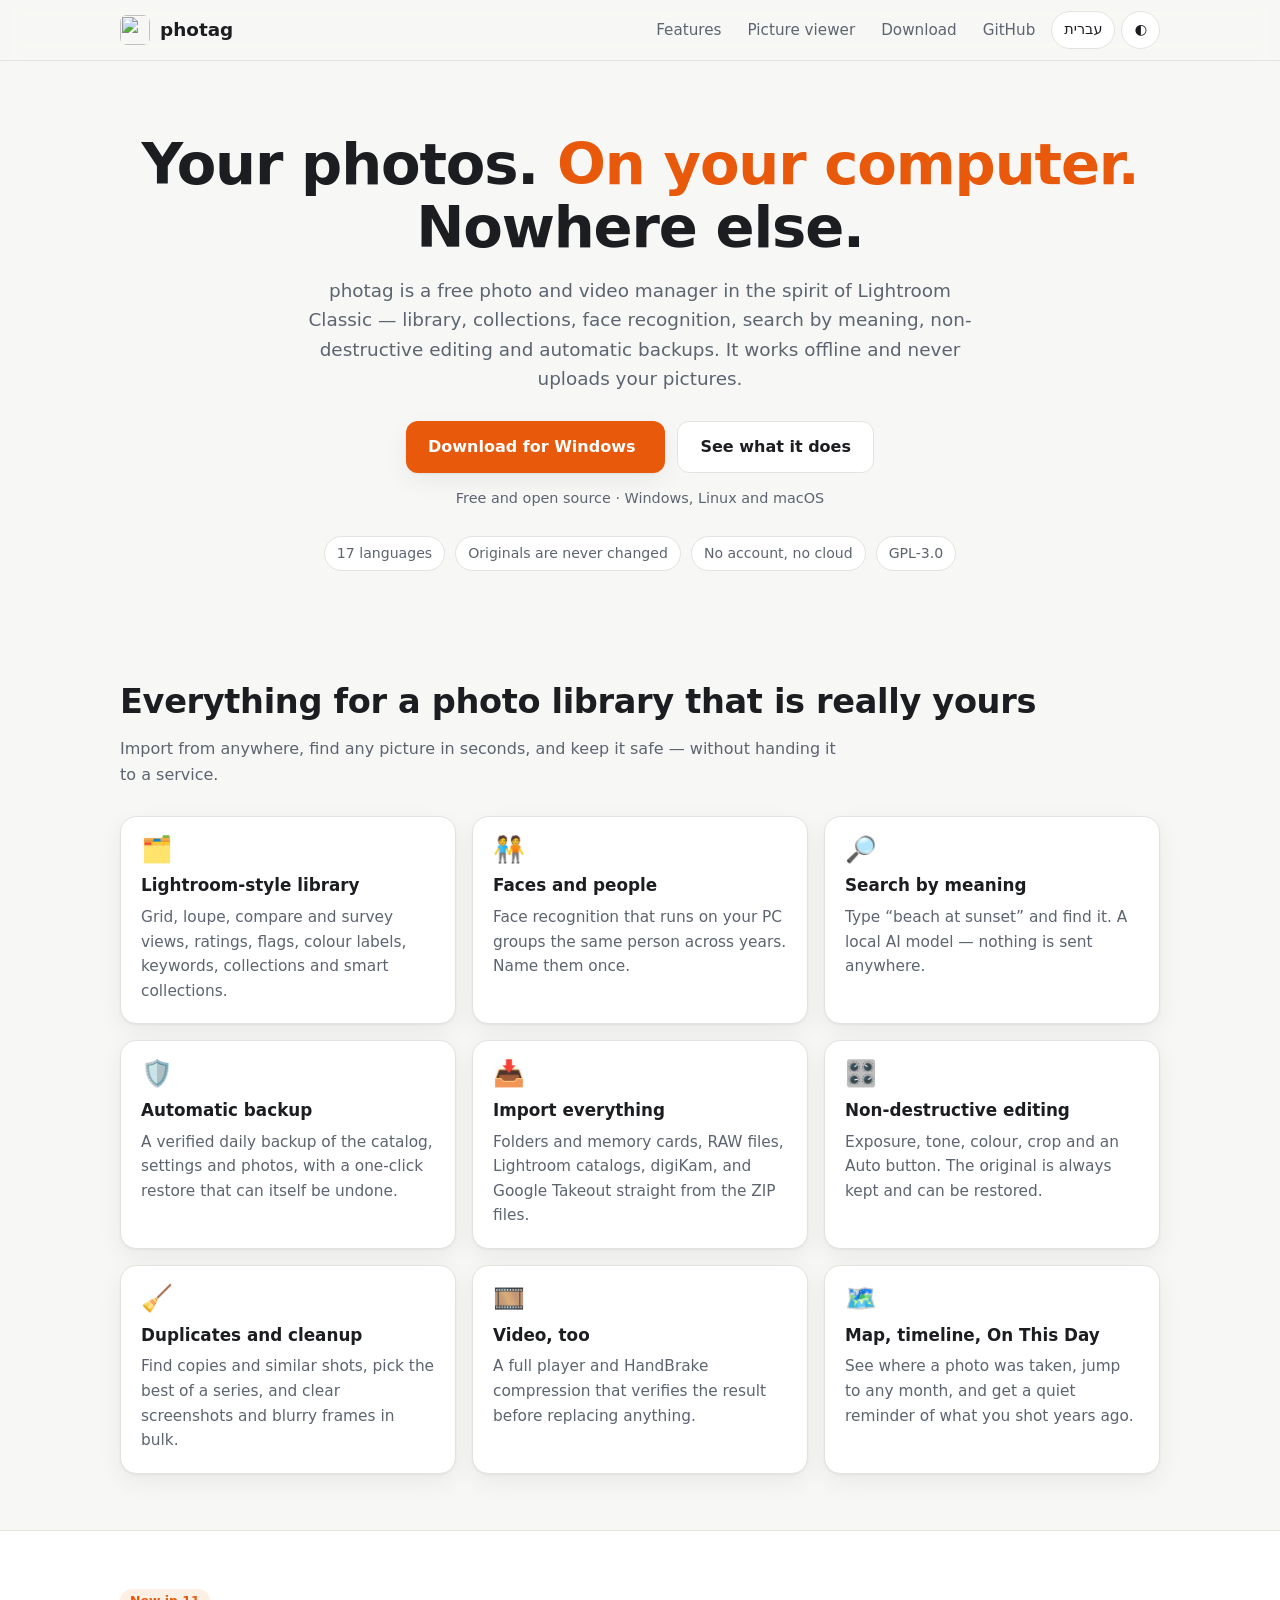
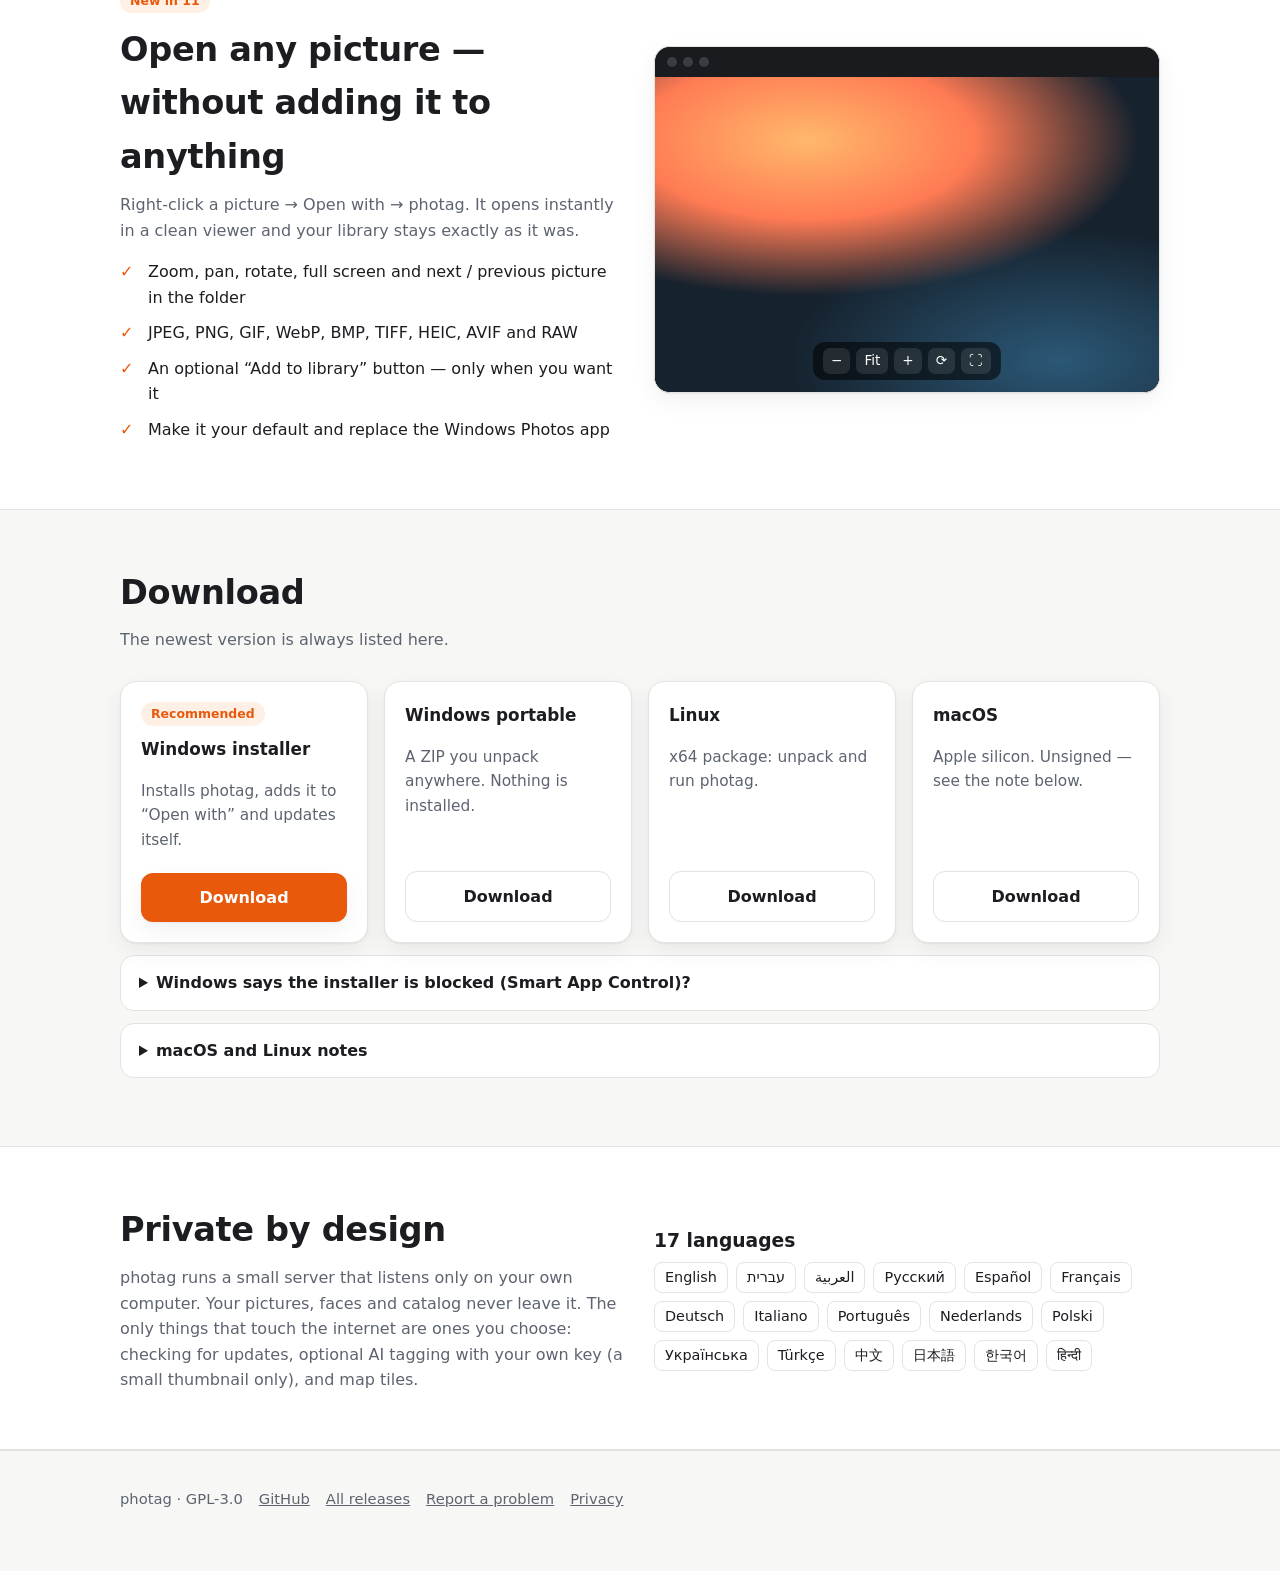
==== docs/index.html @ b2cb572b "GitHub Pages: landing page served from main /docs Co-Authored-By: Claude Sonnet 5.5 <noreply@anthrop" ====
<!doctype html>
<html lang="en" dir="ltr">
<head>
<meta charset="utf-8">
<meta name="viewport" content="width=device-width, initial-scale=1">
<title>photag — a private photo manager that lives on your computer</title>
<meta name="description" content="photag is a free photo and video manager in the spirit of Lightroom Classic: catalog, face recognition, search by meaning, non-destructive editing, automatic backup. Everything stays on your computer.">
<meta property="og:title" content="photag — your photos, on your computer">
<meta property="og:description" content="Free, open source photo manager: Lightroom-style library, faces, search by meaning, backups, and a fast picture viewer that replaces Windows Photos.">
<meta property="og:type" content="website">
<meta property="og:image" content="https://raw.githubusercontent.com/giamat13/photag/main/app/ui/icon.png">
<link rel="icon" href="https://raw.githubusercontent.com/giamat13/photag/main/app/ui/icon.png">
<style>
:root{
  --bg:#f7f7f5; --panel:#ffffff; --ink:#1b1d21; --muted:#5d6470; --line:#e3e4e0;
  --accent:#e8590c; --accent-ink:#ffffff; --accent-soft:#fff0e6; --code:#f0f0ec; --shadow:0 1px 2px rgba(0,0,0,.05),0 8px 24px rgba(0,0,0,.06);
}
@media (prefers-color-scheme:dark){
  :root:not([data-theme="light"]){
    --bg:#121316; --panel:#1b1d22; --ink:#ececee; --muted:#9aa1ad; --line:#2a2d34;
    --accent:#ff8a3d; --accent-ink:#1a1206; --accent-soft:#2b1d12; --code:#23262c; --shadow:0 1px 2px rgba(0,0,0,.4),0 8px 24px rgba(0,0,0,.35);
  }
}
:root[data-theme="dark"]{
  --bg:#121316; --panel:#1b1d22; --ink:#ececee; --muted:#9aa1ad; --line:#2a2d34;
  --accent:#ff8a3d; --accent-ink:#1a1206; --accent-soft:#2b1d12; --code:#23262c; --shadow:0 1px 2px rgba(0,0,0,.4),0 8px 24px rgba(0,0,0,.35);
}
*{box-sizing:border-box}
html{scroll-behavior:smooth}
body{margin:0;background:var(--bg);color:var(--ink);font:16px/1.6 system-ui,-apple-system,"Segoe UI",Roboto,"Noto Sans Hebrew",Arial,sans-serif}
a{color:inherit}
.wrap{max-width:1080px;margin:0 auto;padding:0 20px}
header.top{position:sticky;top:0;z-index:10;background:color-mix(in srgb,var(--bg) 88%,transparent);backdrop-filter:blur(10px);border-bottom:1px solid var(--line)}
header.top .wrap{display:flex;align-items:center;gap:14px;height:60px}
.brand{display:flex;align-items:center;gap:10px;font-weight:700;font-size:1.15rem;text-decoration:none}
.brand img{width:30px;height:30px;border-radius:7px}
nav{margin-inline-start:auto;display:flex;align-items:center;gap:6px;flex-wrap:wrap}
nav a.l{padding:6px 10px;border-radius:8px;text-decoration:none;color:var(--muted);font-size:.95rem}
nav a.l:hover{background:var(--accent-soft);color:var(--ink)}
.pill{border:1px solid var(--line);background:var(--panel);color:var(--ink);padding:6px 12px;border-radius:999px;font:inherit;font-size:.9rem;cursor:pointer}
.pill:hover{border-color:var(--accent)}
.btn{display:inline-flex;align-items:center;gap:8px;background:var(--accent);color:var(--accent-ink);padding:12px 22px;border-radius:12px;font-weight:650;text-decoration:none;border:0;cursor:pointer;font-size:1rem;box-shadow:var(--shadow)}
.btn:hover{filter:brightness(1.06)}
.btn.ghost{background:var(--panel);color:var(--ink);border:1px solid var(--line);box-shadow:none}
.btn.ghost:hover{border-color:var(--accent)}
.hero{padding:72px 0 48px;text-align:center}
.hero h1{font-size:clamp(2rem,5.2vw,3.6rem);line-height:1.1;margin:0 0 16px;letter-spacing:-.02em}
.hero h1 em{font-style:normal;color:var(--accent)}
.hero p.lead{max-width:680px;margin:0 auto 28px;color:var(--muted);font-size:1.15rem}
.cta{display:flex;gap:12px;justify-content:center;flex-wrap:wrap}
.meta{margin-top:14px;color:var(--muted);font-size:.9rem}
.badges{display:flex;gap:10px;justify-content:center;flex-wrap:wrap;margin-top:26px}
.badge{background:var(--panel);border:1px solid var(--line);border-radius:999px;padding:5px 12px;font-size:.88rem;color:var(--muted)}
section{padding:56px 0}
section h2{font-size:clamp(1.5rem,3.2vw,2.1rem);margin:0 0 8px;letter-spacing:-.01em}
section .sub{color:var(--muted);margin:0 0 28px;max-width:720px}
.grid{display:grid;grid-template-columns:repeat(auto-fit,minmax(250px,1fr));gap:16px}
.card{background:var(--panel);border:1px solid var(--line);border-radius:16px;padding:20px;box-shadow:var(--shadow)}
.card .ic{font-size:1.6rem;line-height:1;margin-bottom:10px}
.card h3{margin:0 0 6px;font-size:1.05rem}
.card p{margin:0;color:var(--muted);font-size:.96rem}
.band{background:var(--panel);border-block:1px solid var(--line)}
.split{display:grid;grid-template-columns:1fr 1fr;gap:28px;align-items:center}
@media(max-width:760px){.split{grid-template-columns:1fr}.hero{padding-top:44px}nav a.l{display:none}}
.mock{background:#0f1012;border-radius:16px;border:1px solid var(--line);box-shadow:var(--shadow);overflow:hidden}
.mock .bar{display:flex;gap:6px;padding:10px 12px;background:#1a1b1f}
.mock .bar i{width:10px;height:10px;border-radius:50%;background:#3a3c42;display:block}
.mock .stage{aspect-ratio:16/10;background:
  radial-gradient(120% 90% at 30% 20%,#ffb86b 0,#ff7b54 28%,transparent 55%),
  radial-gradient(90% 70% at 80% 90%,#2b5876 0,#16222e 60%),
  linear-gradient(#1c2a3a,#0f1218);position:relative}
.mock .tools{position:absolute;bottom:12px;left:50%;transform:translateX(-50%);display:flex;gap:6px;background:rgba(0,0,0,.55);padding:6px 10px;border-radius:12px;color:#fff;font-size:.85rem;backdrop-filter:blur(6px)}
.mock .tools span{padding:2px 8px;border-radius:7px;background:rgba(255,255,255,.1)}
ul.tick{list-style:none;padding:0;margin:0}
ul.tick li{padding-inline-start:28px;position:relative;margin:10px 0}
ul.tick li::before{content:"✓";position:absolute;inset-inline-start:0;color:var(--accent);font-weight:800}
.dl{display:grid;grid-template-columns:repeat(auto-fit,minmax(240px,1fr));gap:16px}
.dl .card{display:flex;flex-direction:column;gap:10px}
.dl .card .btn{margin-top:auto;justify-content:center}
.dl .size{color:var(--muted);font-size:.88rem}
.tag{display:inline-block;background:var(--accent-soft);color:var(--accent);border-radius:999px;padding:2px 10px;font-size:.78rem;font-weight:650;width:max-content}
pre,code{background:var(--code);border-radius:8px;font:.88rem ui-monospace,Consolas,monospace}
code{padding:1px 6px}
pre{padding:12px 14px;overflow:auto;white-space:pre-wrap;word-break:break-all;direction:ltr;text-align:left;margin:10px 0 0}
details{background:var(--panel);border:1px solid var(--line);border-radius:14px;padding:14px 18px;margin:12px 0}
summary{cursor:pointer;font-weight:650}
details p,details ol{color:var(--muted);margin:10px 0 0}
footer{padding:36px 0 60px;color:var(--muted);font-size:.92rem;border-top:1px solid var(--line)}
footer .wrap{display:flex;gap:16px;flex-wrap:wrap;align-items:center}
footer a{color:var(--muted)}
[lang-only]{display:none}
html[lang="en"] [lang-only="en"],html[lang="he"] [lang-only="he"]{display:revert}
.langs{display:flex;flex-wrap:wrap;gap:8px;margin-top:6px}
.langs span{background:var(--panel);border:1px solid var(--line);border-radius:8px;padding:3px 10px;font-size:.9rem}
</style>
</head>
<body>

<header class="top">
  <div class="wrap">
    <a class="brand" href="#top"><img src="https://raw.githubusercontent.com/giamat13/photag/main/app/ui/icon.png" alt="" width="30" height="30">photag</a>
    <nav>
      <a class="l" href="#features" data-t="nav_features">Features</a>
      <a class="l" href="#viewer" data-t="nav_viewer">Picture viewer</a>
      <a class="l" href="#download" data-t="nav_download">Download</a>
      <a class="l" href="https://github.com/giamat13/photag" data-t="nav_github">GitHub</a>
      <button class="pill" id="lang" type="button" aria-label="Language">עברית</button>
      <button class="pill" id="theme" type="button" aria-label="Theme">◐</button>
    </nav>
  </div>
</header>

<main id="top">
<div class="wrap">
  <div class="hero">
    <h1 data-t-html="h1">Your photos. <em>On your computer.</em> Nowhere else.</h1>
    <p class="lead" data-t="lead">photag is a free photo and video manager in the spirit of Lightroom Classic — library, collections, face recognition, search by meaning, non-destructive editing and automatic backups. It works offline and never uploads your pictures.</p>
    <div class="cta">
      <a class="btn" id="hero-dl" href="#download"><span data-t="dl_btn">Download for Windows</span> <span id="hero-ver"></span></a>
      <a class="btn ghost" href="#features" data-t="see">See what it does</a>
    </div>
    <div class="meta" id="hero-meta" data-t="hero_meta">Free and open source · Windows, Linux and macOS</div>
    <div class="badges">
      <span class="badge" data-t="b1">17 languages</span>
      <span class="badge" data-t="b2">Originals are never changed</span>
      <span class="badge" data-t="b3">No account, no cloud</span>
      <span class="badge" data-t="b4">GPL-3.0</span>
    </div>
  </div>
</div>

<section id="features">
  <div class="wrap">
    <h2 data-t="f_h">Everything for a photo library that is really yours</h2>
    <p class="sub" data-t="f_sub">Import from anywhere, find any picture in seconds, and keep it safe — without handing it to a service.</p>
    <div class="grid">
      <div class="card"><div class="ic">🗂️</div><h3 data-t="f1h">Lightroom-style library</h3><p data-t="f1p">Grid, loupe, compare and survey views, ratings, flags, colour labels, keywords, collections and smart collections.</p></div>
      <div class="card"><div class="ic">🧑‍🤝‍🧑</div><h3 data-t="f2h">Faces and people</h3><p data-t="f2p">Face recognition that runs on your PC groups the same person across years. Name them once.</p></div>
      <div class="card"><div class="ic">🔎</div><h3 data-t="f3h">Search by meaning</h3><p data-t="f3p">Type “beach at sunset” and find it. A local AI model — nothing is sent anywhere.</p></div>
      <div class="card"><div class="ic">🛡️</div><h3 data-t="f4h">Automatic backup</h3><p data-t="f4p">A verified daily backup of the catalog, settings and photos, with a one-click restore that can itself be undone.</p></div>
      <div class="card"><div class="ic">📥</div><h3 data-t="f5h">Import everything</h3><p data-t="f5p">Folders and memory cards, RAW files, Lightroom catalogs, digiKam, and Google Takeout straight from the ZIP files.</p></div>
      <div class="card"><div class="ic">🎛️</div><h3 data-t="f6h">Non-destructive editing</h3><p data-t="f6p">Exposure, tone, colour, crop and an Auto button. The original is always kept and can be restored.</p></div>
      <div class="card"><div class="ic">🧹</div><h3 data-t="f7h">Duplicates and cleanup</h3><p data-t="f7p">Find copies and similar shots, pick the best of a series, and clear screenshots and blurry frames in bulk.</p></div>
      <div class="card"><div class="ic">🎞️</div><h3 data-t="f8h">Video, too</h3><p data-t="f8p">A full player and HandBrake compression that verifies the result before replacing anything.</p></div>
      <div class="card"><div class="ic">🗺️</div><h3 data-t="f9h">Map, timeline, On This Day</h3><p data-t="f9p">See where a photo was taken, jump to any month, and get a quiet reminder of what you shot years ago.</p></div>
    </div>
  </div>
</section>

<section id="viewer" class="band">
  <div class="wrap split">
    <div>
      <span class="tag" data-t="new">New in 11</span>
      <h2 data-t="v_h" style="margin-top:10px">Open any picture — without adding it to anything</h2>
      <p class="sub" data-t="v_sub" style="margin-bottom:16px">Right-click a picture → Open with → photag. It opens instantly in a clean viewer and your library stays exactly as it was.</p>
      <ul class="tick">
        <li data-t="v1">Zoom, pan, rotate, full screen and next / previous picture in the folder</li>
        <li data-t="v2">JPEG, PNG, GIF, WebP, BMP, TIFF, HEIC, AVIF and RAW</li>
        <li data-t="v3">An optional “Add to library” button — only when you want it</li>
        <li data-t="v4">Make it your default and replace the Windows Photos app</li>
      </ul>
    </div>
    <div class="mock" aria-hidden="true">
      <div class="bar"><i></i><i></i><i></i></div>
      <div class="stage"><div class="tools"><span>−</span><span>Fit</span><span>+</span><span>⟳</span><span>⛶</span></div></div>
    </div>
  </div>
</section>

<section id="download">
  <div class="wrap">
    <h2 data-t="d_h">Download</h2>
    <p class="sub"><span data-t="d_sub">The newest version is always listed here.</span> <strong id="dl-ver"></strong></p>
    <div class="dl" id="dl-grid">
      <div class="card"><span class="tag" data-t="rec">Recommended</span><h3 data-t="d_win">Windows installer</h3><p data-t="d_win_p">Installs photag, adds it to “Open with” and updates itself.</p><span class="size" id="s-setup"></span><a class="btn" id="a-setup" href="https://github.com/giamat13/photag/releases/latest" data-t="get">Download</a></div>
      <div class="card"><h3 data-t="d_port">Windows portable</h3><p data-t="d_port_p">A ZIP you unpack anywhere. Nothing is installed.</p><span class="size" id="s-port"></span><a class="btn ghost" id="a-port" href="https://github.com/giamat13/photag/releases/latest" data-t="get">Download</a></div>
      <div class="card"><h3>Linux</h3><p data-t="d_lin_p">x64 package: unpack and run <code>photag</code>.</p><span class="size" id="s-lin"></span><a class="btn ghost" id="a-lin" href="https://github.com/giamat13/photag/releases/latest" data-t="get">Download</a></div>
      <div class="card"><h3>macOS</h3><p data-t="d_mac_p">Apple silicon. Unsigned — see the note below.</p><span class="size" id="s-mac"></span><a class="btn ghost" id="a-mac" href="https://github.com/giamat13/photag/releases/latest" data-t="get">Download</a></div>
    </div>

    <details>
      <summary data-t="sac_h">Windows says the installer is blocked (Smart App Control)?</summary>
      <p data-t="sac_p">photag is not code-signed yet, and Smart App Control blocks every unsigned program. Use the install script below: Windows asks “Run / Cancel” instead of blocking, and nothing it unpacks is marked as downloaded from the internet. Or turn Smart App Control off in Windows Security.</p>
      <p><a class="btn ghost" href="https://github.com/giamat13/photag/releases/latest/download/photag-install.bat" data-t="sac_bat">Download photag-install.bat</a></p>
      <p data-t="sac_p2">If the .bat is blocked too, paste this into PowerShell:</p>
      <pre>[Net.ServicePointManager]::SecurityProtocol='Tls12'; $w=New-Object Net.WebClient; $w.Encoding=[Text.Encoding]::UTF8; &amp; ([scriptblock]::Create($w.DownloadString('https://github.com/giamat13/photag/releases/latest/download/photag-install.ps1').TrimStart([char]0xFEFF)))</pre>
    </details>
    <details>
      <summary data-t="mac_h">macOS and Linux notes</summary>
      <p data-t="mac_p">The macOS build is not notarized, so the first time use right-click → Open. On Linux you need a desktop with GTK or Qt WebKit; without one photag opens in your browser. Details: <a href="https://github.com/giamat13/photag/blob/main/docs/LINUX_MACOS.md">docs/LINUX_MACOS.md</a>.</p>
    </details>
  </div>
</section>

<section class="band" id="privacy">
  <div class="wrap split">
    <div>
      <h2 data-t="p_h">Private by design</h2>
      <p class="sub" data-t="p_sub" style="margin-bottom:0">photag runs a small server that listens only on your own computer. Your pictures, faces and catalog never leave it. The only things that touch the internet are ones you choose: checking for updates, optional AI tagging with your own key (a small thumbnail only), and map tiles.</p>
    </div>
    <div>
      <h3 style="margin:0 0 6px" data-t="l_h">17 languages</h3>
      <div class="langs"><span>English</span><span>עברית</span><span>العربية</span><span>Русский</span><span>Español</span><span>Français</span><span>Deutsch</span><span>Italiano</span><span>Português</span><span>Nederlands</span><span>Polski</span><span>Українська</span><span>Türkçe</span><span>中文</span><span>日本語</span><span>한국어</span><span>हिन्दी</span></div>
    </div>
  </div>
</section>
</main>

<footer>
  <div class="wrap">
    <span>photag · GPL-3.0</span>
    <a href="https://github.com/giamat13/photag" data-t="nav_github">GitHub</a>
    <a href="https://github.com/giamat13/photag/releases" data-t="f_rel">All releases</a>
    <a href="https://github.com/giamat13/photag/issues" data-t="f_iss">Report a problem</a>
    <a href="https://github.com/giamat13/photag/blob/main/docs/PRIVACY.md" data-t="f_priv">Privacy</a>
  </div>
</footer>

<script>
(function(){
  var T = {
    en:{nav_features:"Features",nav_viewer:"Picture viewer",nav_download:"Download",nav_github:"GitHub",
      h1:"Your photos. <em>On your computer.</em> Nowhere else.",
      lead:"photag is a free photo and video manager in the spirit of Lightroom Classic — library, collections, face recognition, search by meaning, non-destructive editing and automatic backups. It works offline and never uploads your pictures.",
      dl_btn:"Download for Windows",see:"See what it does",hero_meta:"Free and open source · Windows, Linux and macOS",
      b1:"17 languages",b2:"Originals are never changed",b3:"No account, no cloud",b4:"GPL-3.0",
      f_h:"Everything for a photo library that is really yours",f_sub:"Import from anywhere, find any picture in seconds, and keep it safe — without handing it to a service.",
      f1h:"Lightroom-style library",f1p:"Grid, loupe, compare and survey views, ratings, flags, colour labels, keywords, collections and smart collections.",
      f2h:"Faces and people",f2p:"Face recognition that runs on your PC groups the same person across years. Name them once.",
      f3h:"Search by meaning",f3p:"Type “beach at sunset” and find it. A local AI model — nothing is sent anywhere.",
      f4h:"Automatic backup",f4p:"A verified daily backup of the catalog, settings and photos, with a one-click restore that can itself be undone.",
      f5h:"Import everything",f5p:"Folders and memory cards, RAW files, Lightroom catalogs, digiKam, and Google Takeout straight from the ZIP files.",
      f6h:"Non-destructive editing",f6p:"Exposure, tone, colour, crop and an Auto button. The original is always kept and can be restored.",
      f7h:"Duplicates and cleanup",f7p:"Find copies and similar shots, pick the best of a series, and clear screenshots and blurry frames in bulk.",
      f8h:"Video, too",f8p:"A full player and HandBrake compression that verifies the result before replacing anything.",
      f9h:"Map, timeline, On This Day",f9p:"See where a photo was taken, jump to any month, and get a quiet reminder of what you shot years ago.",
      "new":"New in 11",v_h:"Open any picture — without adding it to anything",v_sub:"Right-click a picture → Open with → photag. It opens instantly in a clean viewer and your library stays exactly as it was.",
      v1:"Zoom, pan, rotate, full screen and next / previous picture in the folder",v2:"JPEG, PNG, GIF, WebP, BMP, TIFF, HEIC, AVIF and RAW",v3:"An optional “Add to library” button — only when you want it",v4:"Make it your default and replace the Windows Photos app",
      d_h:"Download",d_sub:"The newest version is always listed here.",rec:"Recommended",d_win:"Windows installer",d_win_p:"Installs photag, adds it to “Open with” and updates itself.",
      d_port:"Windows portable",d_port_p:"A ZIP you unpack anywhere. Nothing is installed.",d_lin_p:"x64 package: unpack and run photag.",d_mac_p:"Apple silicon. Unsigned — see the note below.",get:"Download",
      sac_h:"Windows says the installer is blocked (Smart App Control)?",sac_p:"photag is not code-signed yet, and Smart App Control blocks every unsigned program. Use the install script below: Windows asks “Run / Cancel” instead of blocking, and nothing it unpacks is marked as downloaded from the internet. Or turn Smart App Control off in Windows Security.",sac_bat:"Download photag-install.bat",sac_p2:"If the .bat is blocked too, paste this into PowerShell:",
      mac_h:"macOS and Linux notes",mac_p:"The macOS build is not notarized, so the first time use right-click → Open. On Linux you need a desktop with GTK or Qt WebKit; without one photag opens in your browser. Details: docs/LINUX_MACOS.md on GitHub.",
      p_h:"Private by design",p_sub:"photag runs a small server that listens only on your own computer. Your pictures, faces and catalog never leave it. The only things that touch the internet are ones you choose: checking for updates, optional AI tagging with your own key (a small thumbnail only), and map tiles.",l_h:"17 languages",
      f_rel:"All releases",f_iss:"Report a problem",f_priv:"Privacy",ver:"Version",mb:"MB"},
    he:{nav_features:"יכולות",nav_viewer:"מציג תמונות",nav_download:"הורדה",nav_github:"GitHub",
      h1:"התמונות שלך. <em>על המחשב שלך.</em> לא בשום מקום אחר.",
      lead:"photag הוא מנהל תמונות וסרטונים חינמי בהשראת Lightroom Classic — ספרייה, אוספים, זיהוי פנים, חיפוש לפי משמעות, עריכה לא הורסת וגיבוי אוטומטי. הוא עובד בלי אינטרנט ולא מעלה את התמונות שלך לשום מקום.",
      dl_btn:"הורדה ל-Windows",see:"מה הוא יודע לעשות",hero_meta:"חינמי ופתוח · Windows, Linux ו-macOS",
      b1:"17 שפות",b2:"המקור אף פעם לא משתנה",b3:"בלי חשבון, בלי ענן",b4:"GPL-3.0",
      f_h:"הכול בשביל ספריית תמונות שבאמת שלך",f_sub:"מייבאים מכל מקום, מוצאים כל תמונה בשניות ושומרים עליה — בלי למסור אותה לשירות.",
      f1h:"ספרייה בסגנון Lightroom",f1p:"תצוגות רשת, הגדלה, השוואה וסקר, דירוגים, דגלים, תוויות צבע, מילות מפתח, אוספים ואוספים חכמים.",
      f2h:"פנים ואנשים",f2p:"זיהוי פנים שרץ על המחשב שלך מקבץ את אותו אדם לאורך שנים. נותנים שם פעם אחת.",
      f3h:"חיפוש לפי משמעות",f3p:"כותבים ״חוף בשקיעה״ ומוצאים. מודל בינה מלאכותית מקומי — שום דבר לא נשלח החוצה.",
      f4h:"גיבוי אוטומטי",f4p:"גיבוי יומי מאומת של הקטלוג, ההגדרות והתמונות, עם שחזור בלחיצה שגם אותו אפשר לבטל.",
      f5h:"מייבאים הכול",f5p:"תיקיות וכרטיסי זיכרון, קובצי RAW, קטלוגי Lightroom, digiKam ו-Google Takeout ישר מקובצי ה-ZIP.",
      f6h:"עריכה לא הורסת",f6p:"חשיפה, גוון, צבע, חיתוך וכפתור אוטומטי. המקור תמיד נשמר ואפשר לשחזר אותו.",
      f7h:"כפילויות וניקוי",f7p:"מוצאים עותקים ותמונות דומות, בוחרים את הטובה בסדרה ומנקים צילומי מסך ותמונות מטושטשות בבת אחת.",
      f8h:"גם וידאו",f8p:"נגן מלא ודחיסה עם HandBrake שבודקת את התוצאה לפני שמחליפים משהו.",
      f9h:"מפה, ציר זמן ו״ביום הזה״",f9p:"רואים איפה צולמה תמונה, קופצים לכל חודש ומקבלים תזכורת שקטה למה שצילמת לפני שנים.",
      "new":"חדש בגרסה 11",v_h:"פותחים כל תמונה — בלי להוסיף אותה לשום דבר",v_sub:"לחיצה ימנית על תמונה ← פתח באמצעות ← photag. היא נפתחת מיד במציג נקי והספרייה נשארת בדיוק כמו שהייתה.",
      v1:"זום, גרירה, סיבוב, מסך מלא ותמונה הבאה / קודמת בתיקייה",v2:"JPEG, PNG, GIF, WebP, BMP, TIFF, HEIC, AVIF ו-RAW",v3:"כפתור ״הוסף לספרייה״ אופציונלי — רק כשרוצים",v4:"אפשר להפוך אותו לברירת מחדל ולהחליף את אפליקציית התמונות של Windows",
      d_h:"הורדה",d_sub:"הגרסה החדשה ביותר תמיד מופיעה כאן.",rec:"מומלץ",d_win:"מתקין ל-Windows",d_win_p:"מתקין את photag, מוסיף אותו ל״פתח באמצעות״ ומתעדכן לבד.",
      d_port:"גרסה ניידת ל-Windows",d_port_p:"קובץ ZIP שפותחים בכל מקום. שום דבר לא מותקן.",d_lin_p:"חבילת x64: פותחים ומריצים photag.",d_mac_p:"Apple silicon. לא חתום — ראה הערה למטה.",get:"הורדה",
      sac_h:"Windows אומר שהמתקין חסום (Smart App Control)?",sac_p:"photag עדיין לא חתום דיגיטלית, ו-Smart App Control חוסם כל תוכנה לא חתומה. השתמשו בסקריפט ההתקנה: Windows שואל ״הפעל / ביטול״ במקום לחסום, ושום דבר שהוא פורס לא מסומן כמורד מהאינטרנט. או לכבות את Smart App Control באבטחת Windows.",sac_bat:"הורדת photag-install.bat",sac_p2:"אם גם ה-bat חסום, הדביקו את זה ב-PowerShell:",
      mac_h:"הערות ל-macOS ול-Linux",mac_p:"גרסת macOS אינה מאושרת (notarized), ולכן בפעם הראשונה פותחים בלחיצה ימנית ← פתח. ב-Linux צריך שולחן עבודה עם GTK או Qt WebKit; בלעדיו photag נפתח בדפדפן. פרטים: docs/LINUX_MACOS.md ב-GitHub.",
      p_h:"פרטי מההתחלה",p_sub:"photag מפעיל שרת קטן שמקשיב רק במחשב שלך. התמונות, הפנים והקטלוג לא יוצאים ממנו. הדברים היחידים שפונים לאינטרנט הם אלה שבחרת: בדיקת עדכונים, תיוג בינה מלאכותית אופציונלי עם מפתח משלך (תמונה ממוזערת בלבד) ואריחי מפה.",l_h:"17 שפות",
      f_rel:"כל הגרסאות",f_iss:"דיווח על בעיה",f_priv:"פרטיות",ver:"גרסה",mb:"MB"}
  };
  var root = document.documentElement, lang = "en";
  try{ var s = localStorage.getItem("lang"); if(s==="he"||s==="en") lang = s; else if((navigator.language||"").toLowerCase().indexOf("he")===0) lang = "he"; }catch(e){ if((navigator.language||"").toLowerCase().indexOf("he")===0) lang = "he"; }
  function apply(){
    root.lang = lang; root.dir = lang==="he" ? "rtl" : "ltr";
    var d = T[lang];
    document.querySelectorAll("[data-t]").forEach(function(el){ var k = el.getAttribute("data-t"); if(d[k]!=null) el.textContent = d[k]; });
    document.querySelectorAll("[data-t-html]").forEach(function(el){ var k = el.getAttribute("data-t-html"); if(d[k]!=null) el.innerHTML = d[k]; });
    document.getElementById("lang").textContent = lang==="he" ? "English" : "עברית";
    document.title = lang==="he" ? "photag — מנהל תמונות פרטי שחי על המחשב שלך" : "photag — a private photo manager that lives on your computer";
    if(window.__rel) paintRelease(window.__rel);
  }
  document.getElementById("lang").onclick = function(){ lang = lang==="he" ? "en" : "he"; try{ localStorage.setItem("lang", lang); }catch(e){} apply(); };
  var th = document.getElementById("theme");
  th.onclick = function(){
    var cur = root.getAttribute("data-theme");
    var dark = cur ? cur==="dark" : window.matchMedia("(prefers-color-scheme: dark)").matches;
    var next = dark ? "light" : "dark"; root.setAttribute("data-theme", next);
    try{ localStorage.setItem("theme", next); }catch(e){}
  };
  try{ var tv = localStorage.getItem("theme"); if(tv==="light"||tv==="dark") root.setAttribute("data-theme", tv); }catch(e){}

  function pick(assets, re){ for(var i=0;i<assets.length;i++) if(re.test(assets[i].name)) return assets[i]; return null; }
  function mb(a){ return a ? (Math.round(a.size/1048576) + " " + T[lang].mb) : ""; }
  function paintRelease(r){
    var a = r.assets || [];
    var map = {setup:/^photagSetup\.exe$/, port:/portable\.zip$/, lin:/linux-x64\.tar\.gz$/, mac:/macos-arm64\.zip$/};
    Object.keys(map).forEach(function(k){
      var asset = pick(a, map[k]); var btn = document.getElementById("a-"+k), sz = document.getElementById("s-"+k);
      if(asset){ btn.href = asset.browser_download_url; sz.textContent = mb(asset); }
    });
    var v = (r.tag_name||"").replace(/^v/,"");
    document.getElementById("dl-ver").textContent = v ? (T[lang].ver + " " + v) : "";
    document.getElementById("hero-ver").textContent = v ? ("· " + v) : "";
    var s = pick(a, map.setup); if(s) document.getElementById("hero-dl").href = s.browser_download_url;
  }
  apply();
  fetch("https://api.github.com/repos/giamat13/photag/releases/latest", {headers:{Accept:"application/vnd.github+json"}})
    .then(function(r){ return r.ok ? r.json() : Promise.reject(); })
    .then(function(r){ window.__rel = r; paintRelease(r); })
    .catch(function(){});
})();
</script>
</body>
</html>
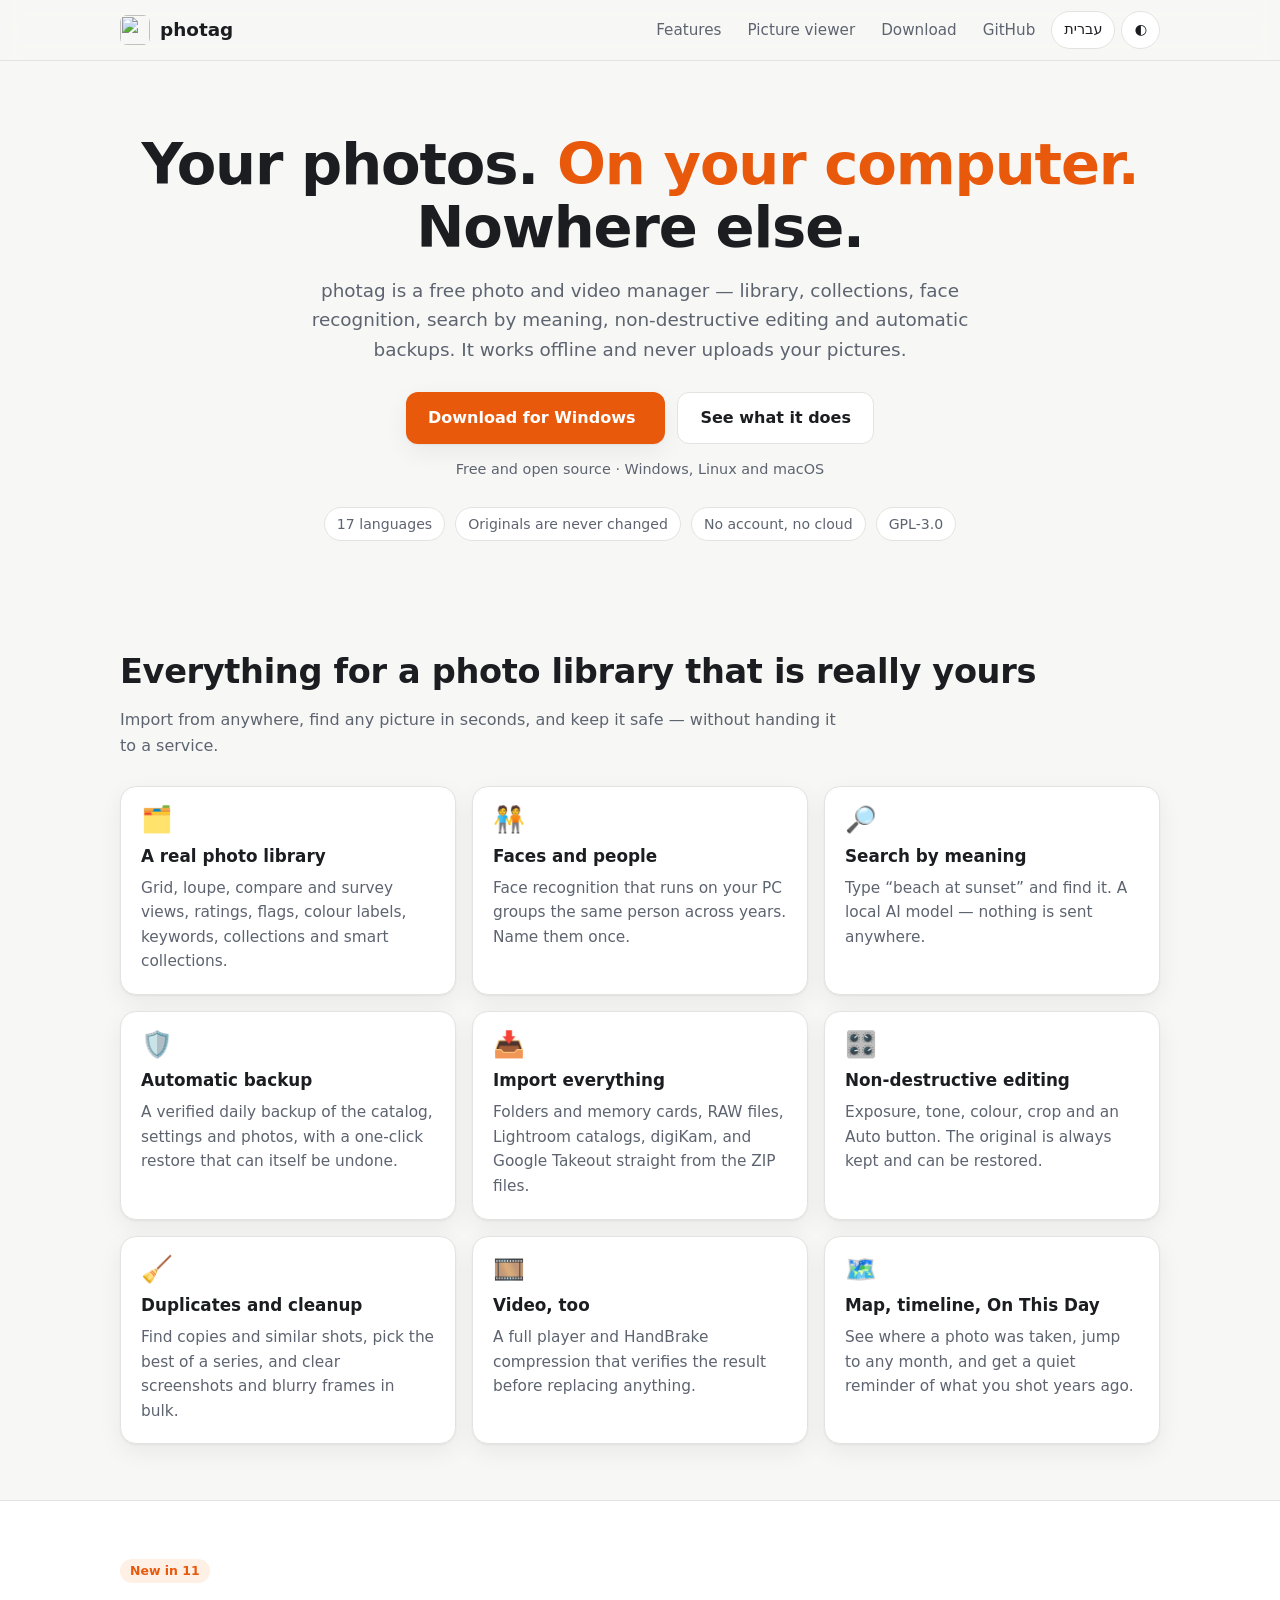
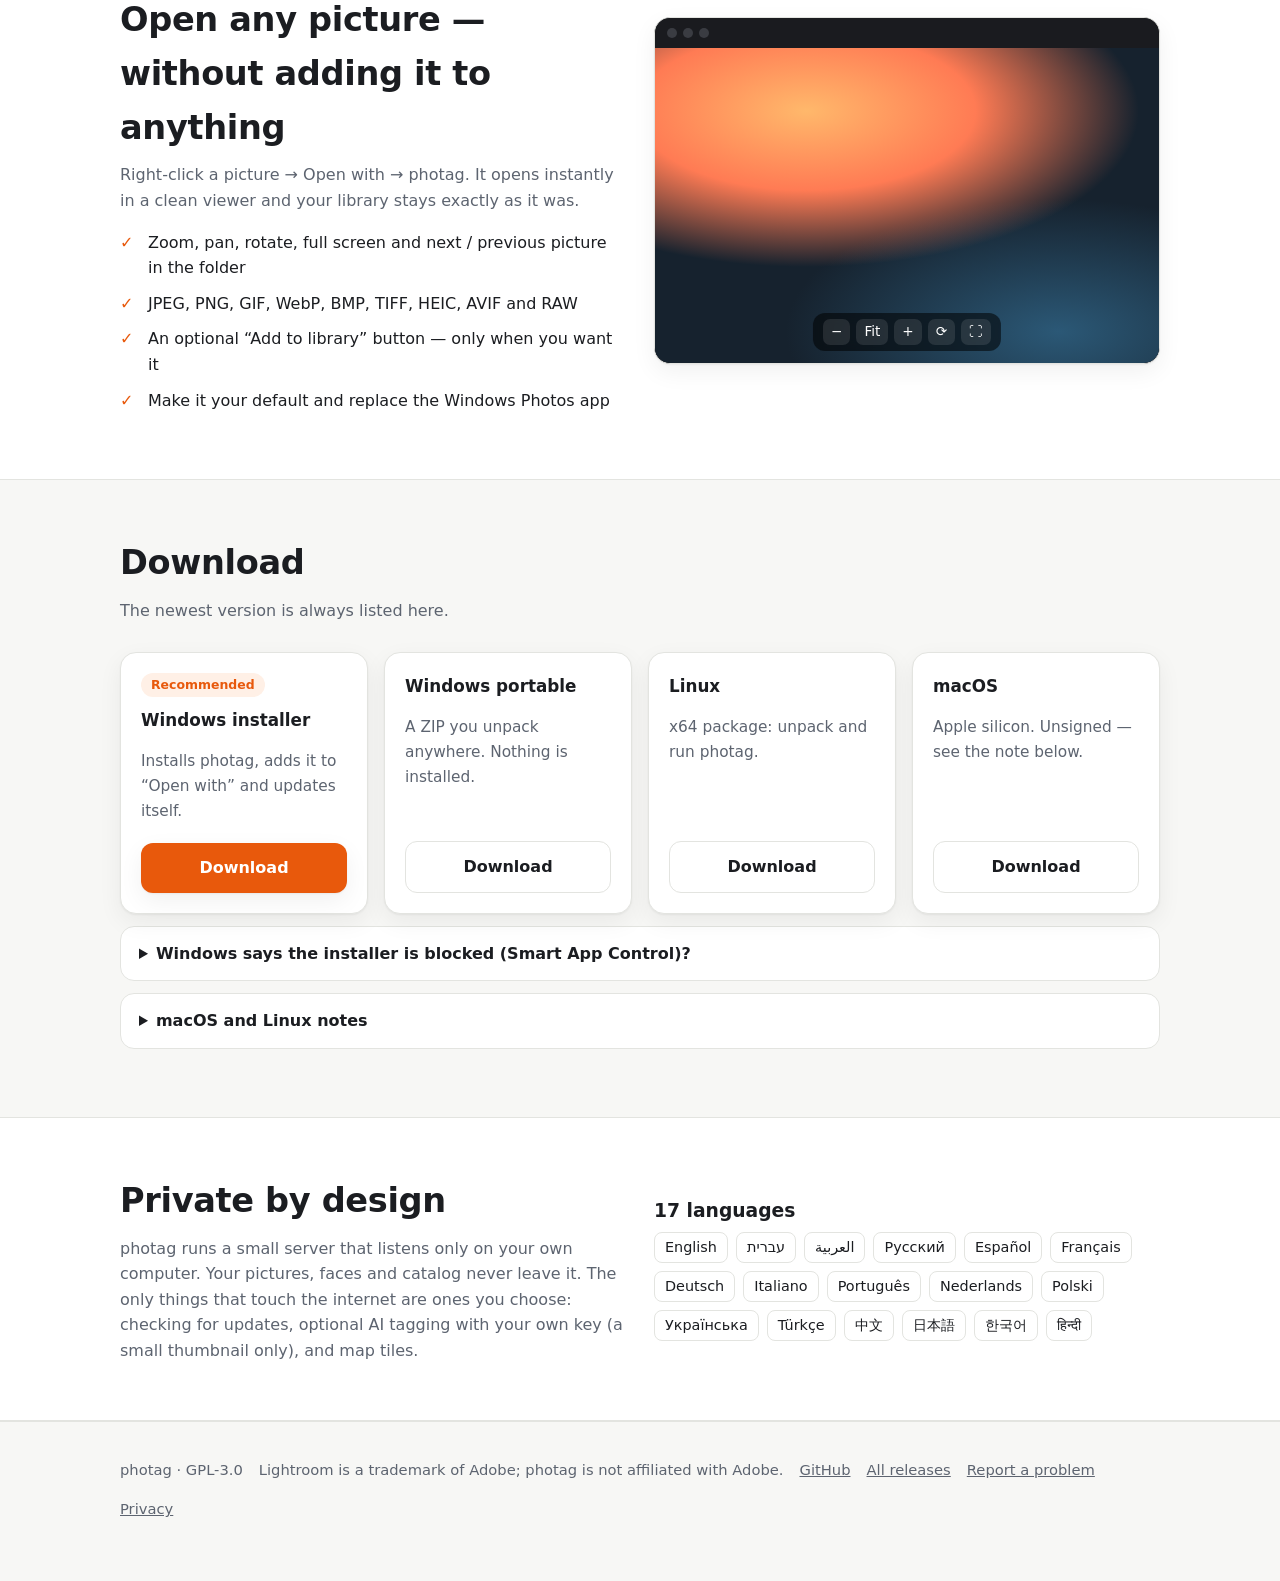
==== commit 1b36a185: "Wording: no 'Lightroom-style' anywhere (README, site, app, comments); Lightroom only as import compa" ====
--- a/docs/index.html
+++ b/docs/index.html
@@ -4,9 +4,9 @@
 <meta charset="utf-8">
 <meta name="viewport" content="width=device-width, initial-scale=1">
 <title>photag — a private photo manager that lives on your computer</title>
-<meta name="description" content="photag is a free photo and video manager in the spirit of Lightroom Classic: catalog, face recognition, search by meaning, non-destructive editing, automatic backup. Everything stays on your computer.">
+<meta name="description" content="photag is a free photo and video manager: catalog, face recognition, search by meaning, non-destructive editing, automatic backup. Everything stays on your computer.">
 <meta property="og:title" content="photag — your photos, on your computer">
-<meta property="og:description" content="Free, open source photo manager: Lightroom-style library, faces, search by meaning, backups, and a fast picture viewer that replaces Windows Photos.">
+<meta property="og:description" content="Free, open source photo manager: library, faces, search by meaning, backups, and a fast picture viewer that replaces Windows Photos.">
 <meta property="og:type" content="website">
 <meta property="og:image" content="https://raw.githubusercontent.com/giamat13/photag/main/app/ui/icon.png">
 <link rel="icon" href="https://raw.githubusercontent.com/giamat13/photag/main/app/ui/icon.png">
@@ -114,7 +114,7 @@
 <div class="wrap">
   <div class="hero">
     <h1 data-t-html="h1">Your photos. <em>On your computer.</em> Nowhere else.</h1>
-    <p class="lead" data-t="lead">photag is a free photo and video manager in the spirit of Lightroom Classic — library, collections, face recognition, search by meaning, non-destructive editing and automatic backups. It works offline and never uploads your pictures.</p>
+    <p class="lead" data-t="lead">photag is a free photo and video manager — library, collections, face recognition, search by meaning, non-destructive editing and automatic backups. It works offline and never uploads your pictures.</p>
     <div class="cta">
       <a class="btn" id="hero-dl" href="#download"><span data-t="dl_btn">Download for Windows</span> <span id="hero-ver"></span></a>
       <a class="btn ghost" href="#features" data-t="see">See what it does</a>
@@ -134,7 +134,7 @@
     <h2 data-t="f_h">Everything for a photo library that is really yours</h2>
     <p class="sub" data-t="f_sub">Import from anywhere, find any picture in seconds, and keep it safe — without handing it to a service.</p>
     <div class="grid">
-      <div class="card"><div class="ic">🗂️</div><h3 data-t="f1h">Lightroom-style library</h3><p data-t="f1p">Grid, loupe, compare and survey views, ratings, flags, colour labels, keywords, collections and smart collections.</p></div>
+      <div class="card"><div class="ic">🗂️</div><h3 data-t="f1h">A real photo library</h3><p data-t="f1p">Grid, loupe, compare and survey views, ratings, flags, colour labels, keywords, collections and smart collections.</p></div>
       <div class="card"><div class="ic">🧑‍🤝‍🧑</div><h3 data-t="f2h">Faces and people</h3><p data-t="f2p">Face recognition that runs on your PC groups the same person across years. Name them once.</p></div>
       <div class="card"><div class="ic">🔎</div><h3 data-t="f3h">Search by meaning</h3><p data-t="f3p">Type “beach at sunset” and find it. A local AI model — nothing is sent anywhere.</p></div>
       <div class="card"><div class="ic">🛡️</div><h3 data-t="f4h">Automatic backup</h3><p data-t="f4p">A verified daily backup of the catalog, settings and photos, with a one-click restore that can itself be undone.</p></div>
@@ -209,6 +209,7 @@
 <footer>
   <div class="wrap">
     <span>photag · GPL-3.0</span>
+    <span data-t="tm">Lightroom is a trademark of Adobe; photag is not affiliated with Adobe.</span>
     <a href="https://github.com/giamat13/photag" data-t="nav_github">GitHub</a>
     <a href="https://github.com/giamat13/photag/releases" data-t="f_rel">All releases</a>
     <a href="https://github.com/giamat13/photag/issues" data-t="f_iss">Report a problem</a>
@@ -221,11 +222,11 @@
   var T = {
     en:{nav_features:"Features",nav_viewer:"Picture viewer",nav_download:"Download",nav_github:"GitHub",
       h1:"Your photos. <em>On your computer.</em> Nowhere else.",
-      lead:"photag is a free photo and video manager in the spirit of Lightroom Classic — library, collections, face recognition, search by meaning, non-destructive editing and automatic backups. It works offline and never uploads your pictures.",
+      lead:"photag is a free photo and video manager — library, collections, face recognition, search by meaning, non-destructive editing and automatic backups. It works offline and never uploads your pictures.",
       dl_btn:"Download for Windows",see:"See what it does",hero_meta:"Free and open source · Windows, Linux and macOS",
-      b1:"17 languages",b2:"Originals are never changed",b3:"No account, no cloud",b4:"GPL-3.0",
+      b1:"17 languages",b2:"Originals are never changed",b3:"No account, no cloud",b4:"GPL-3.0",tm:"Lightroom is a trademark of Adobe; photag is not affiliated with Adobe.",
       f_h:"Everything for a photo library that is really yours",f_sub:"Import from anywhere, find any picture in seconds, and keep it safe — without handing it to a service.",
-      f1h:"Lightroom-style library",f1p:"Grid, loupe, compare and survey views, ratings, flags, colour labels, keywords, collections and smart collections.",
+      f1h:"A real photo library",f1p:"Grid, loupe, compare and survey views, ratings, flags, colour labels, keywords, collections and smart collections.",
       f2h:"Faces and people",f2p:"Face recognition that runs on your PC groups the same person across years. Name them once.",
       f3h:"Search by meaning",f3p:"Type “beach at sunset” and find it. A local AI model — nothing is sent anywhere.",
       f4h:"Automatic backup",f4p:"A verified daily backup of the catalog, settings and photos, with a one-click restore that can itself be undone.",
@@ -244,11 +245,11 @@
       f_rel:"All releases",f_iss:"Report a problem",f_priv:"Privacy",ver:"Version",mb:"MB"},
     he:{nav_features:"יכולות",nav_viewer:"מציג תמונות",nav_download:"הורדה",nav_github:"GitHub",
       h1:"התמונות שלך. <em>על המחשב שלך.</em> לא בשום מקום אחר.",
-      lead:"photag הוא מנהל תמונות וסרטונים חינמי בהשראת Lightroom Classic — ספרייה, אוספים, זיהוי פנים, חיפוש לפי משמעות, עריכה לא הורסת וגיבוי אוטומטי. הוא עובד בלי אינטרנט ולא מעלה את התמונות שלך לשום מקום.",
+      lead:"photag הוא מנהל תמונות וסרטונים חינמי — ספרייה, אוספים, זיהוי פנים, חיפוש לפי משמעות, עריכה לא הורסת וגיבוי אוטומטי. הוא עובד בלי אינטרנט ולא מעלה את התמונות שלך לשום מקום.",
       dl_btn:"הורדה ל-Windows",see:"מה הוא יודע לעשות",hero_meta:"חינמי ופתוח · Windows, Linux ו-macOS",
-      b1:"17 שפות",b2:"המקור אף פעם לא משתנה",b3:"בלי חשבון, בלי ענן",b4:"GPL-3.0",
+      b1:"17 שפות",b2:"המקור אף פעם לא משתנה",b3:"בלי חשבון, בלי ענן",b4:"GPL-3.0",tm:"Lightroom הוא סימן מסחרי של Adobe; photag אינה קשורה ל-Adobe.",
       f_h:"הכול בשביל ספריית תמונות שבאמת שלך",f_sub:"מייבאים מכל מקום, מוצאים כל תמונה בשניות ושומרים עליה — בלי למסור אותה לשירות.",
-      f1h:"ספרייה בסגנון Lightroom",f1p:"תצוגות רשת, הגדלה, השוואה וסקר, דירוגים, דגלים, תוויות צבע, מילות מפתח, אוספים ואוספים חכמים.",
+      f1h:"ספרייה אמיתית לתמונות",f1p:"תצוגות רשת, הגדלה, השוואה וסקר, דירוגים, דגלים, תוויות צבע, מילות מפתח, אוספים ואוספים חכמים.",
       f2h:"פנים ואנשים",f2p:"זיהוי פנים שרץ על המחשב שלך מקבץ את אותו אדם לאורך שנים. נותנים שם פעם אחת.",
       f3h:"חיפוש לפי משמעות",f3p:"כותבים ״חוף בשקיעה״ ומוצאים. מודל בינה מלאכותית מקומי — שום דבר לא נשלח החוצה.",
       f4h:"גיבוי אוטומטי",f4p:"גיבוי יומי מאומת של הקטלוג, ההגדרות והתמונות, עם שחזור בלחיצה שגם אותו אפשר לבטל.",
